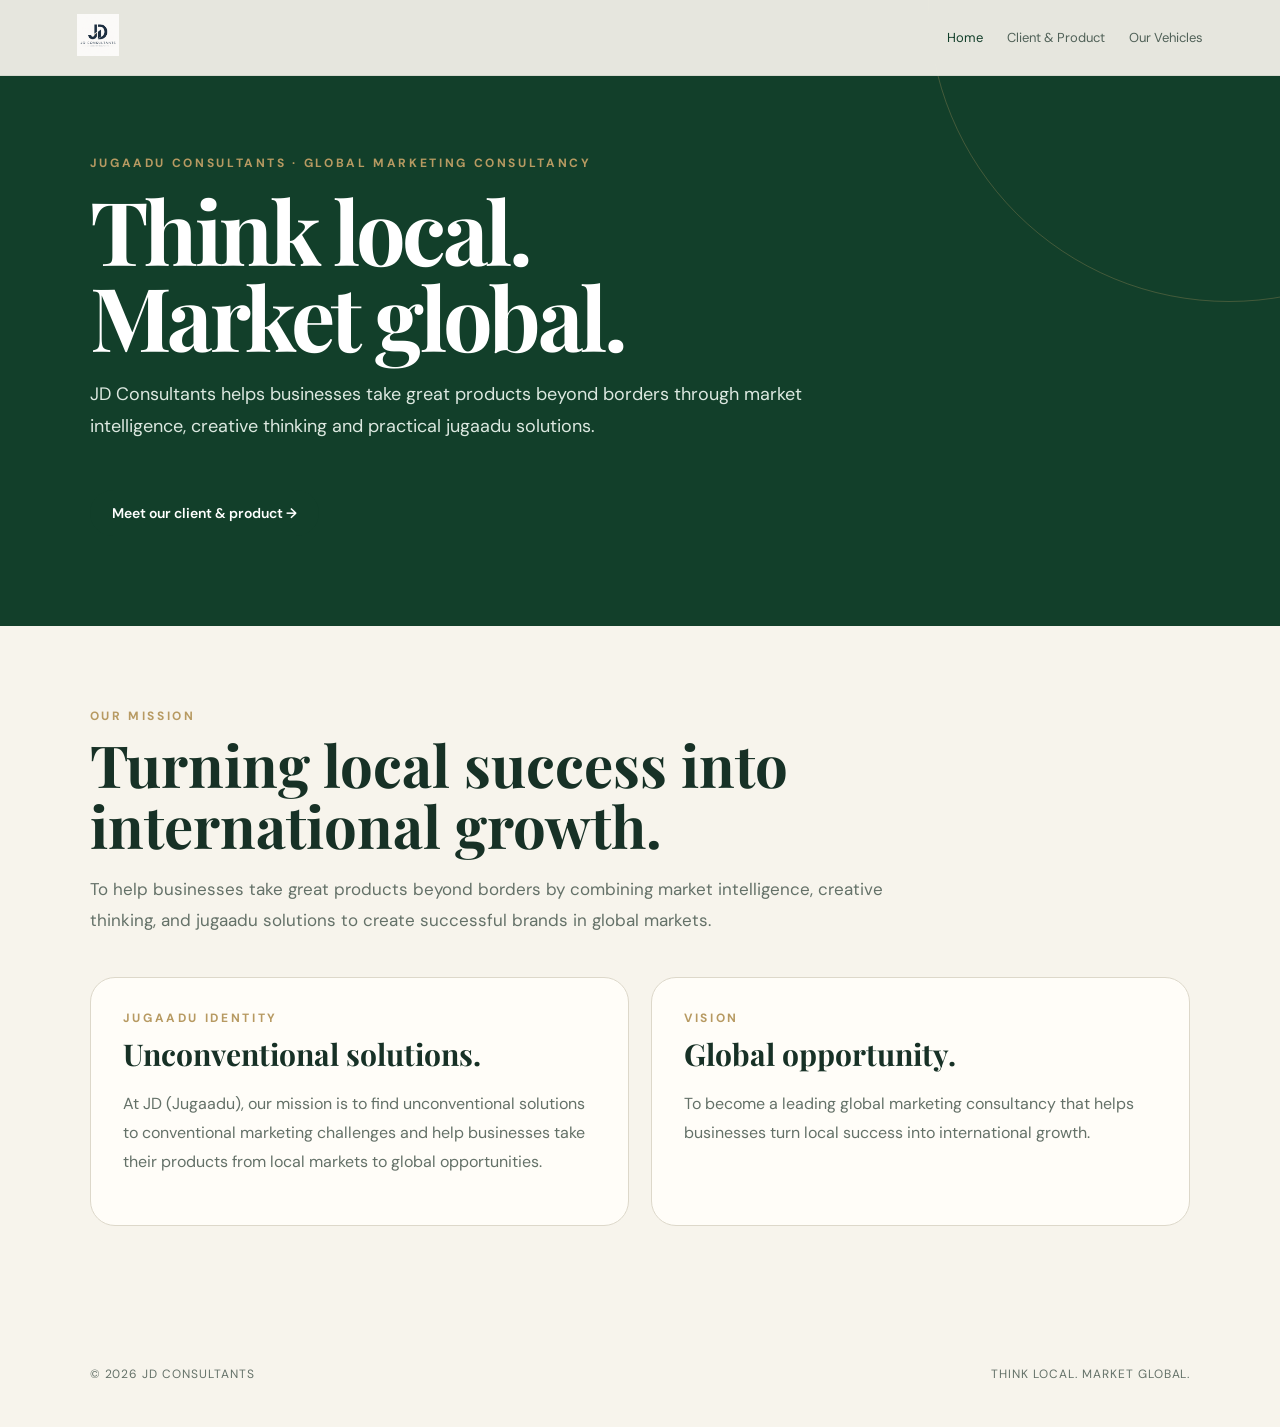
==== index.html @ 19a8a566 "Add files via upload" ====
<!doctype html><html lang="en"><head><meta charset="utf-8"><meta name="viewport" content="width=device-width,initial-scale=1"><title>JD Consultants — Think Local. Market Global.</title><link rel="preconnect" href="https://fonts.googleapis.com"><link rel="preconnect" href="https://fonts.gstatic.com" crossorigin><link href="https://fonts.googleapis.com/css2?family=DM+Sans:wght@400;500;600;700&family=Playfair+Display:wght@500;600&display=swap" rel="stylesheet"><style>
:root{--green:#123f2a;--green2:#1f5a3c;--gold:#b79a62;--cream:#f7f4ec;--ink:#173126;--muted:#647168;--white:#fffdf8;--line:#ddd8ca}
*{box-sizing:border-box}html{scroll-behavior:smooth}body{margin:0;background:var(--cream);color:var(--ink);font-family:'DM Sans',sans-serif}a{text-decoration:none;color:inherit}
nav{position:fixed;top:0;left:0;right:0;z-index:30;display:flex;align-items:center;justify-content:space-between;padding:14px 6vw;background:rgba(247,244,236,.93);backdrop-filter:blur(14px);border-bottom:1px solid rgba(18,63,42,.08)}
.logo{height:42px;width:auto}.navlinks{display:flex;gap:24px;align-items:center;font-size:13px;color:#506158}.navlinks a:hover,.navlinks a.active{color:var(--green)}
.hero{padding:155px 7vw 90px;background:var(--green);color:#fff;position:relative;overflow:hidden}.hero:after{content:"";position:absolute;width:600px;height:600px;border:1px solid rgba(183,154,98,.3);border-radius:50%;right:-250px;top:-300px}
.kicker{font-size:12px;letter-spacing:.22em;text-transform:uppercase;color:var(--gold);font-weight:700}h1,h2,h3{font-family:'Playfair Display',serif}h1{font-size:clamp(52px,7vw,88px);line-height:.98;margin:16px 0 20px;letter-spacing:-.04em}h2{font-size:clamp(38px,5vw,58px);line-height:1.05;margin:10px 0 18px}.hero p{color:#dce8e0;font-size:18px;line-height:1.75;max-width:780px}
.wrap{padding:82px 7vw 110px}.lead{color:var(--muted);font-size:17px;line-height:1.8;max-width:820px}.section-head{max-width:920px;margin-bottom:42px}
.cards{display:grid;grid-template-columns:1fr 1fr;gap:22px}.card{background:var(--white);border:1px solid var(--line);border-radius:28px;padding:25px}.card h3{font-size:35px;margin:8px 0}.sub{color:var(--green2);font-weight:700;margin:0 0 16px}.card p{color:var(--muted);line-height:1.75}
.gallery-label{font-size:11px;letter-spacing:.17em;text-transform:uppercase;color:var(--gold);font-weight:700;margin:28px 0 10px}.photo{width:100%;display:block;border-radius:18px;border:1px solid #e0dbcf;object-fit:cover}.ext{aspect-ratio:2.42/1}.int{aspect-ratio:2.57/1}
.features{display:grid;grid-template-columns:1fr 1fr;gap:12px;margin-top:16px}.feature{padding:15px;border-radius:15px;background:#eef1e9;color:var(--muted);font-size:13px}.feature strong{display:block;color:var(--ink);margin-bottom:4px}
.fares{margin:75px 0;background:var(--white);border:1px solid var(--line);border-radius:28px;padding:40px}.fare-table{width:100%;border-collapse:collapse;margin-top:24px;font-size:14px}.fare-table th,.fare-table td{text-align:left;padding:15px;border-bottom:1px solid var(--line)}.fare-table th{color:var(--green)}.example{margin-top:24px;padding:20px;background:#eef1e9;border-radius:17px;color:var(--muted);line-height:1.7}
.tech{background:var(--green);color:#fff;border-radius:30px;padding:45px;display:grid;grid-template-columns:1fr 1fr;gap:45px;align-items:center}.tech p{color:#dce8e0;line-height:1.75}.tech h2{color:#fff}.tech-list{display:grid;gap:12px;margin-top:24px}.tech-item{border:1px solid rgba(255,255,255,.14);border-radius:15px;padding:16px;color:#dce8e0}.tech-item strong{display:block;color:#fff;margin-bottom:4px}.mdt{width:100%;display:block;border-radius:20px}
.cta{display:inline-flex;margin-top:30px;padding:14px 22px;border-radius:999px;background:var(--green);color:#fff;font-size:14px;font-weight:600}
.intro{padding:120px 7vw 70px}.two{display:grid;grid-template-columns:1fr 1fr;gap:22px}.panel{background:var(--white);border:1px solid var(--line);border-radius:25px;padding:32px}.panel h3{font-size:30px;margin:8px 0 12px}.panel p{color:var(--muted);line-height:1.8}
footer{padding:30px 7vw 45px;display:flex;justify-content:space-between;color:var(--muted);font-size:12px;letter-spacing:.08em;text-transform:uppercase}
@media(max-width:800px){.navlinks{gap:10px;font-size:11px}.logo{height:36px}.cards,.two,.tech{grid-template-columns:1fr}.hero{padding-top:125px}.features{grid-template-columns:1fr}.wrap{padding:70px 7vw}.fares{padding:25px;overflow-x:auto}footer{display:block}footer div+div{margin-top:10px}}
</style></head><body><nav><a href="index.html"><img class="logo" src="[data-uri]" alt="JD Consultants"></a><div class="navlinks"><a class="active" href="index.html">Home</a><a class="" href="client.html">Client &amp; Product</a><a class="" href="vehicles.html">Our Vehicles</a></div></nav>
<section class="hero"><div class="kicker">Jugaadu Consultants · Global Marketing Consultancy</div><h1>Think local.<br>Market global.</h1><p>JD Consultants helps businesses take great products beyond borders through market intelligence, creative thinking and practical jugaadu solutions.</p><a class="cta" href="client.html">Meet our client &amp; product →</a></section>
<section class="wrap"><div class="section-head"><div class="kicker">Our mission</div><h2>Turning local success into international growth.</h2><p class="lead">To help businesses take great products beyond borders by combining market intelligence, creative thinking, and jugaadu solutions to create successful brands in global markets.</p></div>
<div class="two"><div class="panel"><div class="kicker">Jugaadu identity</div><h3>Unconventional solutions.</h3><p>At JD (Jugaadu), our mission is to find unconventional solutions to conventional marketing challenges and help businesses take their products from local markets to global opportunities.</p></div><div class="panel"><div class="kicker">Vision</div><h3>Global opportunity.</h3><p>To become a leading global marketing consultancy that helps businesses turn local success into international growth.</p></div></div></section>
<footer><div>© 2026 JD Consultants</div><div>Think Local. Market Global.</div></footer></body></html>
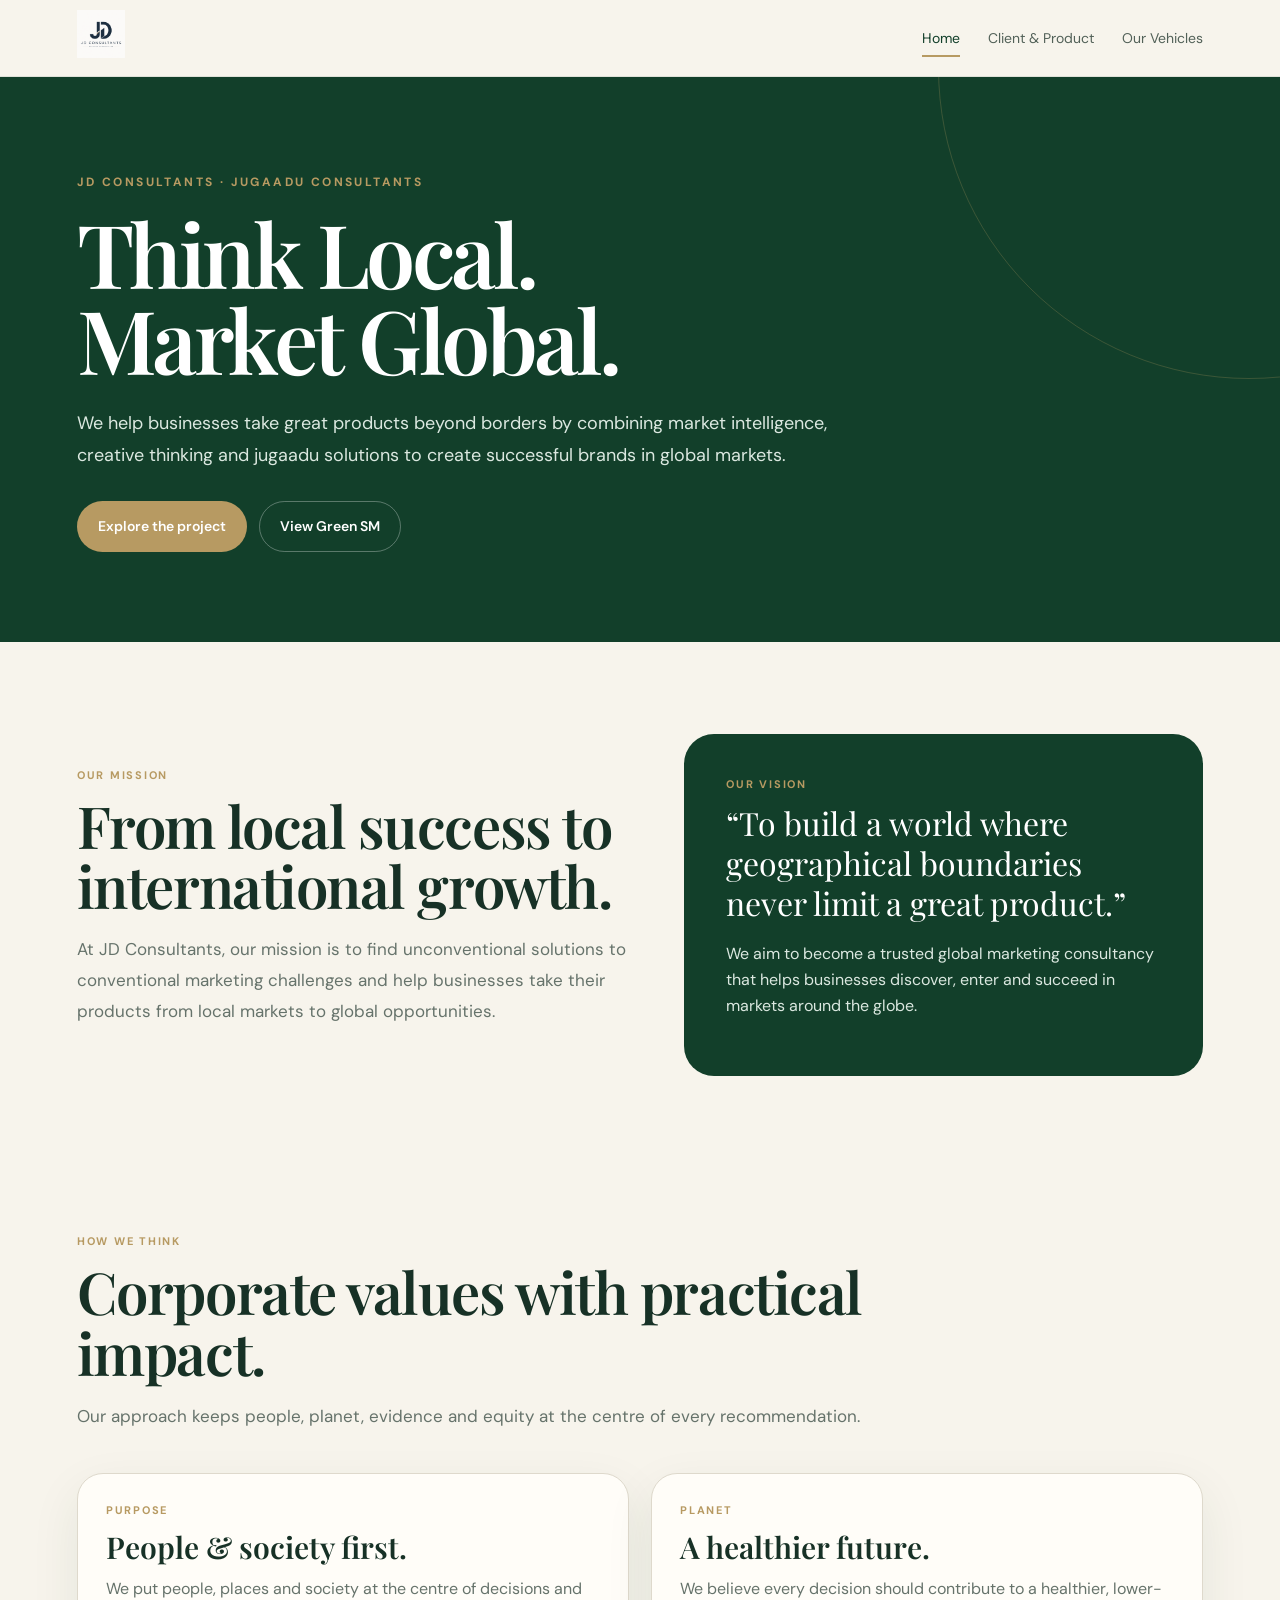
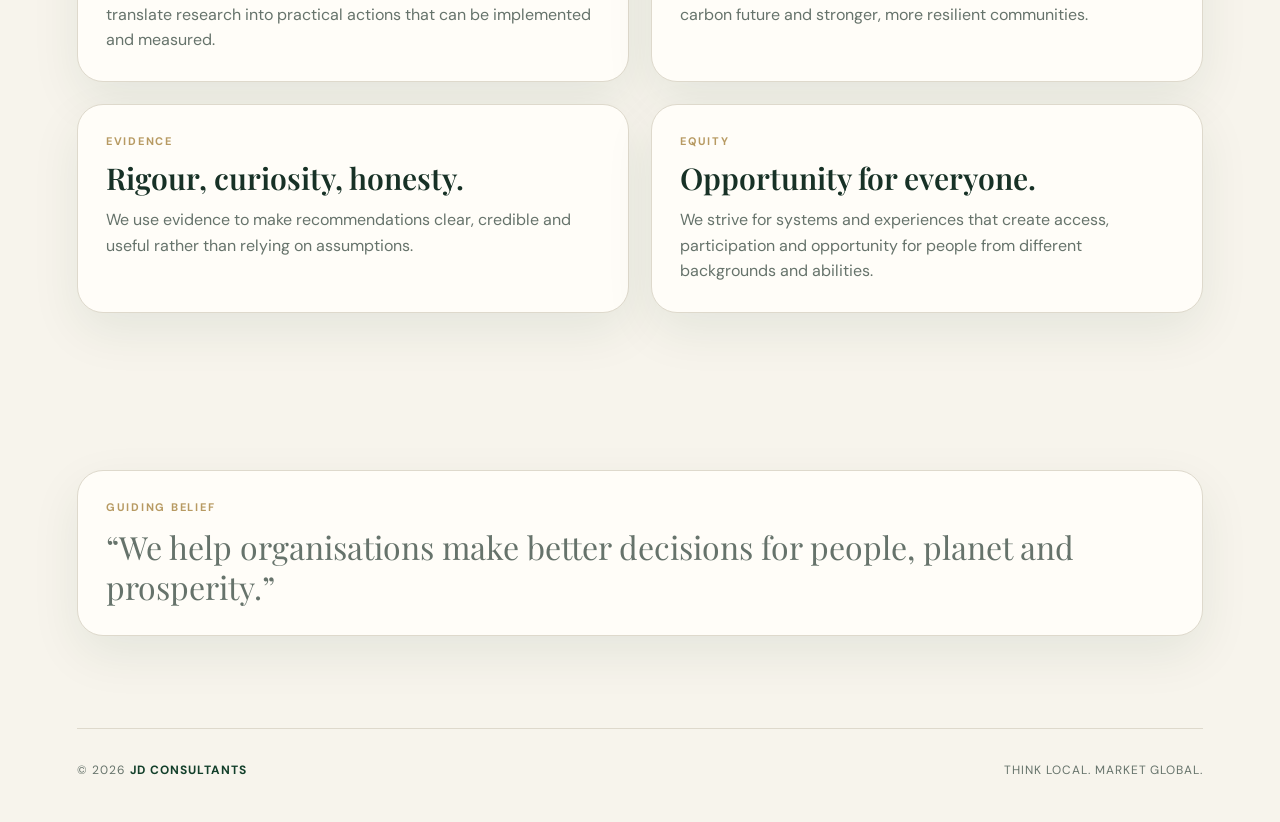
==== commit e174ae4e: "Add files via upload" ====
--- a/index.html
+++ b/index.html
@@ -1,22 +1,18 @@
-<!doctype html><html lang="en"><head><meta charset="utf-8"><meta name="viewport" content="width=device-width,initial-scale=1"><title>JD Consultants — Think Local. Market Global.</title><link rel="preconnect" href="https://fonts.googleapis.com"><link rel="preconnect" href="https://fonts.gstatic.com" crossorigin><link href="https://fonts.googleapis.com/css2?family=DM+Sans:wght@400;500;600;700&family=Playfair+Display:wght@500;600&display=swap" rel="stylesheet"><style>
-:root{--green:#123f2a;--green2:#1f5a3c;--gold:#b79a62;--cream:#f7f4ec;--ink:#173126;--muted:#647168;--white:#fffdf8;--line:#ddd8ca}
-*{box-sizing:border-box}html{scroll-behavior:smooth}body{margin:0;background:var(--cream);color:var(--ink);font-family:'DM Sans',sans-serif}a{text-decoration:none;color:inherit}
-nav{position:fixed;top:0;left:0;right:0;z-index:30;display:flex;align-items:center;justify-content:space-between;padding:14px 6vw;background:rgba(247,244,236,.93);backdrop-filter:blur(14px);border-bottom:1px solid rgba(18,63,42,.08)}
-.logo{height:42px;width:auto}.navlinks{display:flex;gap:24px;align-items:center;font-size:13px;color:#506158}.navlinks a:hover,.navlinks a.active{color:var(--green)}
-.hero{padding:155px 7vw 90px;background:var(--green);color:#fff;position:relative;overflow:hidden}.hero:after{content:"";position:absolute;width:600px;height:600px;border:1px solid rgba(183,154,98,.3);border-radius:50%;right:-250px;top:-300px}
-.kicker{font-size:12px;letter-spacing:.22em;text-transform:uppercase;color:var(--gold);font-weight:700}h1,h2,h3{font-family:'Playfair Display',serif}h1{font-size:clamp(52px,7vw,88px);line-height:.98;margin:16px 0 20px;letter-spacing:-.04em}h2{font-size:clamp(38px,5vw,58px);line-height:1.05;margin:10px 0 18px}.hero p{color:#dce8e0;font-size:18px;line-height:1.75;max-width:780px}
-.wrap{padding:82px 7vw 110px}.lead{color:var(--muted);font-size:17px;line-height:1.8;max-width:820px}.section-head{max-width:920px;margin-bottom:42px}
-.cards{display:grid;grid-template-columns:1fr 1fr;gap:22px}.card{background:var(--white);border:1px solid var(--line);border-radius:28px;padding:25px}.card h3{font-size:35px;margin:8px 0}.sub{color:var(--green2);font-weight:700;margin:0 0 16px}.card p{color:var(--muted);line-height:1.75}
-.gallery-label{font-size:11px;letter-spacing:.17em;text-transform:uppercase;color:var(--gold);font-weight:700;margin:28px 0 10px}.photo{width:100%;display:block;border-radius:18px;border:1px solid #e0dbcf;object-fit:cover}.ext{aspect-ratio:2.42/1}.int{aspect-ratio:2.57/1}
-.features{display:grid;grid-template-columns:1fr 1fr;gap:12px;margin-top:16px}.feature{padding:15px;border-radius:15px;background:#eef1e9;color:var(--muted);font-size:13px}.feature strong{display:block;color:var(--ink);margin-bottom:4px}
-.fares{margin:75px 0;background:var(--white);border:1px solid var(--line);border-radius:28px;padding:40px}.fare-table{width:100%;border-collapse:collapse;margin-top:24px;font-size:14px}.fare-table th,.fare-table td{text-align:left;padding:15px;border-bottom:1px solid var(--line)}.fare-table th{color:var(--green)}.example{margin-top:24px;padding:20px;background:#eef1e9;border-radius:17px;color:var(--muted);line-height:1.7}
-.tech{background:var(--green);color:#fff;border-radius:30px;padding:45px;display:grid;grid-template-columns:1fr 1fr;gap:45px;align-items:center}.tech p{color:#dce8e0;line-height:1.75}.tech h2{color:#fff}.tech-list{display:grid;gap:12px;margin-top:24px}.tech-item{border:1px solid rgba(255,255,255,.14);border-radius:15px;padding:16px;color:#dce8e0}.tech-item strong{display:block;color:#fff;margin-bottom:4px}.mdt{width:100%;display:block;border-radius:20px}
-.cta{display:inline-flex;margin-top:30px;padding:14px 22px;border-radius:999px;background:var(--green);color:#fff;font-size:14px;font-weight:600}
-.intro{padding:120px 7vw 70px}.two{display:grid;grid-template-columns:1fr 1fr;gap:22px}.panel{background:var(--white);border:1px solid var(--line);border-radius:25px;padding:32px}.panel h3{font-size:30px;margin:8px 0 12px}.panel p{color:var(--muted);line-height:1.8}
-footer{padding:30px 7vw 45px;display:flex;justify-content:space-between;color:var(--muted);font-size:12px;letter-spacing:.08em;text-transform:uppercase}
-@media(max-width:800px){.navlinks{gap:10px;font-size:11px}.logo{height:36px}.cards,.two,.tech{grid-template-columns:1fr}.hero{padding-top:125px}.features{grid-template-columns:1fr}.wrap{padding:70px 7vw}.fares{padding:25px;overflow-x:auto}footer{display:block}footer div+div{margin-top:10px}}
-</style></head><body><nav><a href="index.html"><img class="logo" src="[data-uri]